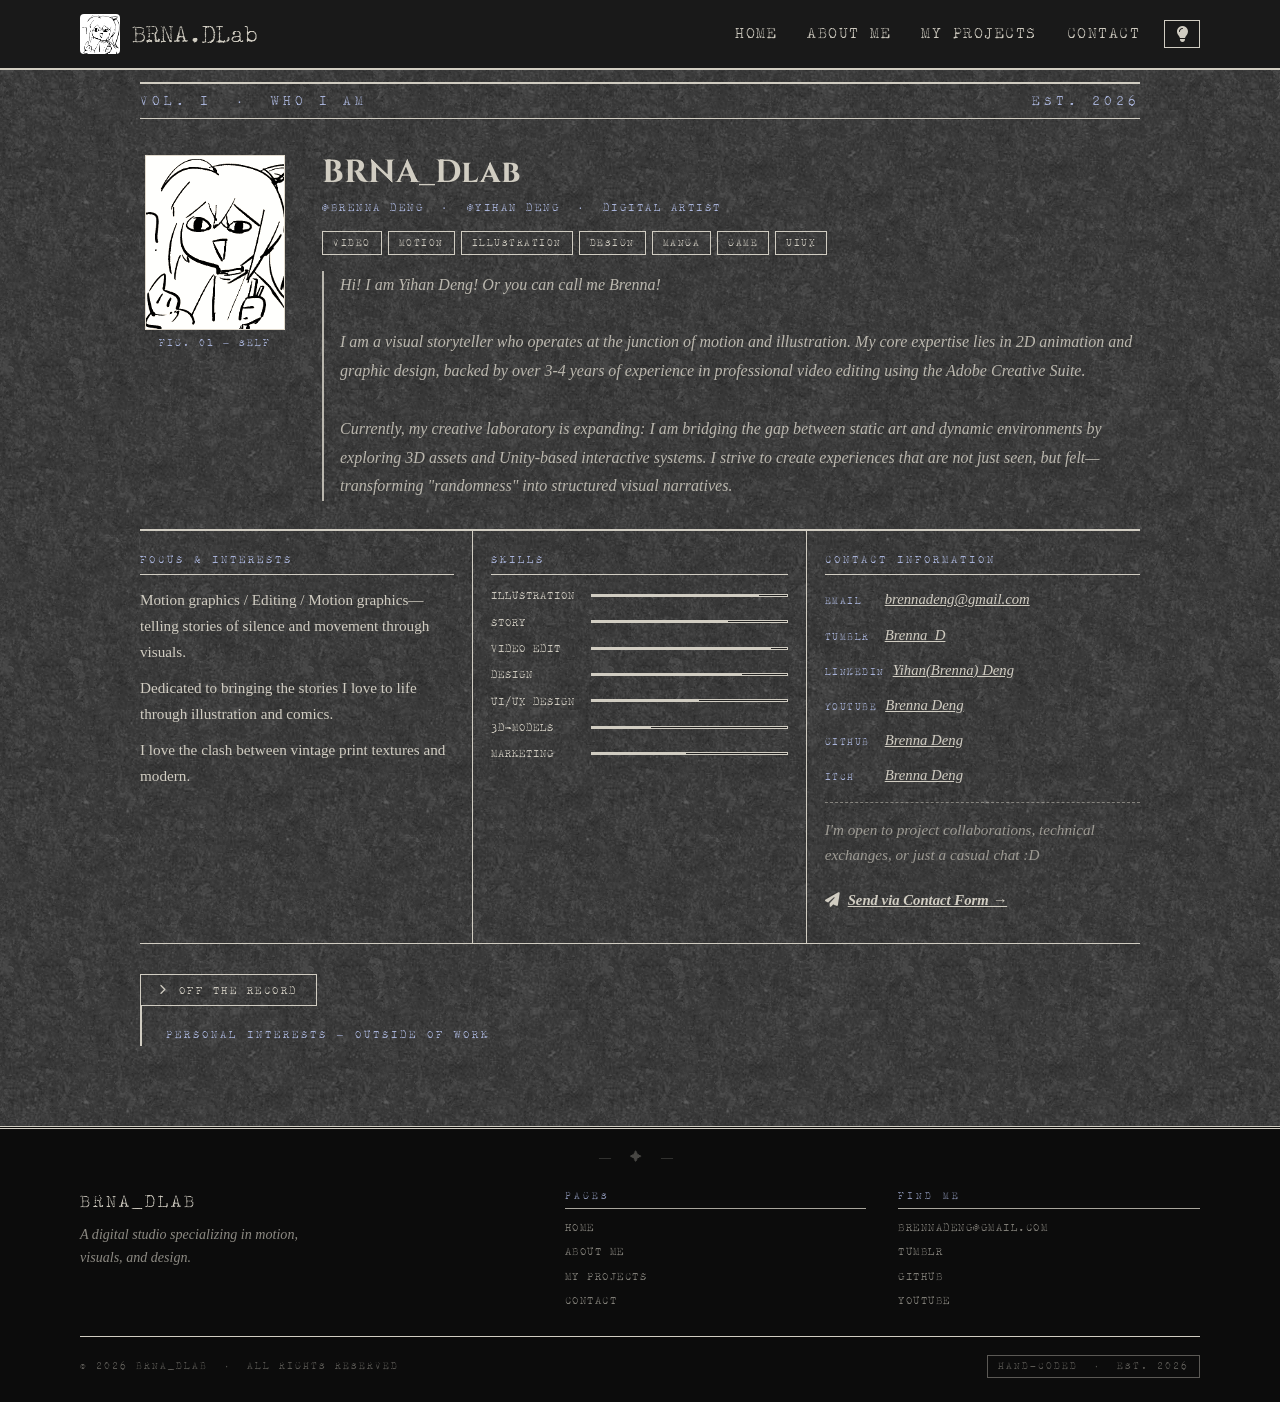
==== about.html @ 2d379ed9 "main" ====
<!DOCTYPE html>
<html lang="zh-CN">
<head>
    <meta charset="UTF-8">
    <meta name="viewport" content="width=device-width, initial-scale=1.0">
    <title>About Me | BRNA_Dlab</title>
    <link rel="stylesheet" href="style.css">
    <link rel="stylesheet" href="https://cdnjs.cloudflare.com/ajax/libs/font-awesome/6.5.0/css/all.min.css">
    <script>
        (function() {
            const savedTheme = localStorage.getItem('theme') || 'light';
            document.documentElement.setAttribute('data-theme', savedTheme);
        })();
    </script>
</head>
<body>
    <nav class="navbar" id="navbar-placeholder"></nav>
    <button id="backToTop" title="Go to top">TOP ⇡</button>

    <main class="container">
        <section class="about-section">

            <!-- 报纸栏头 -->
            <div class="section-masthead">
            <span>Vol. I &nbsp;·&nbsp; Who I Am</span>
            <span>Est. 2026</span>
        </div>

            <!-- 顶部：头像 + 基本信息 -->
            <div class="about-header">
                <div class="about-avatar-wrap">
                    <img src="assets/images/avatar/avatar.png" alt="avatar" class="about-avatar">
                    <div class="about-avatar-caption">Fig. 01 — Self</div>
                </div>

                <div class="about-profile">
                    <h1 class="about-name">BRNA_Dlab</h1>
                    <p class="about-handle">@Brenna Deng &nbsp;·&nbsp; @Yihan Deng &nbsp;·&nbsp; Digital Artist</p>
                    <div class="about-tags">
                        <span class="about-tag">Video</span>
                        <span class="about-tag">Motion</span>
                        <span class="about-tag">Illustration</span>
                        <span class="about-tag">Design</span>
                        <span class="about-tag">Manga</span>
                        <span class="about-tag">Game</span>
                        <span class="about-tag">UIUX</span>
                    </div>
                    <blockquote class="about-bio">
                        Hi! I am Yihan Deng! Or you can call me Brenna!<br><br>
                        I am a visual storyteller who operates at the junction of motion and illustration. My core expertise lies in 2D animation and graphic design, backed by over 3-4 years of experience in professional video editing using the Adobe Creative Suite.<br><br>
                        Currently, my creative laboratory is expanding: I am bridging the gap between static art and dynamic environments by exploring 3D assets and Unity-based interactive systems. I strive to create experiences that are not just seen, but felt—transforming "randomness" into structured visual narratives.
                        
                    </blockquote>
                </div>
            </div>

            <!-- 分隔线 -->
            <div class="about-rule"></div>

            <!-- 三栏主体 -->
            <div class="about-body">

                <div class="about-col">
                    <div class="about-col-head">Focus & Interests</div>
                    <p>Motion graphics / Editing / Motion graphics—telling stories of silence and movement through visuals. </p>
                    <p>Dedicated to bringing the stories I love to life through illustration and comics. </p>
                    <p>I love the clash between vintage print textures and modern. </p>
                </div>

                <div class="about-col">
                    <div class="about-col-head">Skills</div>
                    <div class="skill-item">
                        <span class="skill-name">Illustration</span>
                        <div class="skill-bar"><div class="skill-fill" style="width:86%"></div></div>
                    </div>
                    <div class="skill-item">
                        <span class="skill-name">story</span>
                        <div class="skill-bar"><div class="skill-fill" style="width:70%"></div></div>
                    </div>
                    <div class="skill-item">
                        <span class="skill-name">Video Edit</span>
                        <div class="skill-bar"><div class="skill-fill" style="width:92%"></div></div>
                    </div>
                    <div class="skill-item">
                        <span class="skill-name">design</span>
                        <div class="skill-bar"><div class="skill-fill" style="width:77%"></div></div>
                    </div>
                    <div class="skill-item">
                        <span class="skill-name">UI/UX design</span>
                        <div class="skill-bar"><div class="skill-fill" style="width:55%"></div></div>
                    </div>
                    <div class="skill-item">
                        <span class="skill-name">3d-models</span>
                        <div class="skill-bar"><div class="skill-fill" style="width:30%"></div></div>
                    </div>
                    <div class="skill-item">
                        <span class="skill-name">marketing</span>
                        <div class="skill-bar"><div class="skill-fill" style="width:48%"></div></div>
                    </div>
                </div>

                <div class="about-col">
                    <div class="about-col-head">Contact information</div>
                    <div class="contact-row">
                        <span class="contact-label">Email</span>
                        <a class="contact-val">brennadeng@gmail.com</a>
                    </div>
                    <div class="contact-row">
                        <span class="contact-label">Tumblr</span>
                        <a class="contact-val" href="https://brennadddd.tumblr.com/" target="_blank">Brenna_D</a>
                    </div>
                    <div class="contact-row">
                        <span class="contact-label">Linkedin</span>
                        <a class="contact-val" href="https://www.linkedin.com/in/yihan-deng-6b4a0a338/" target="_blank">Yihan(Brenna) Deng</a>
                    </div>
                    <div class="contact-row">
                        <span class="contact-label">YouTube</span>
                        <a class="contact-val" href="https://www.youtube.com/@BrennaDeng_Y" target="_blank">Brenna Deng</a>
                    </div>
                    <div class="contact-row">
                        <span class="contact-label">GitHub</span>
                        <a class="contact-val" href="https://github.com/BrennaDeng" target="_blank">Brenna Deng</a>
                    </div>
                    <div class="contact-row">
                        <span class="contact-label">itch</span>
                        <a class="contact-val" href="https://brenna-deng.itch.io/" target="_blank">Brenna Deng</a>
                    </div>
                    <div class="about-rule-dashed"></div>
                    <p class="contact-note">I'm open to project collaborations, technical exchanges, or just a casual chat :D</p>
                    <div class="contact-row" style="margin-top: 20px;">
                        <a href="contact.html" class="contact-val" style="text-decoration: underline; font-weight: bold;">
                            <i class="fa-solid fa-paper-plane" style="margin-right: 8px;"></i>Send via Contact Form →
                        </a>
                    </div>
                </div>

            </div><!-- /about-body -->

            <!-- 隐藏的个人兴趣区域 -->
            <button class="off-record-toggle" id="offRecordToggle" aria-expanded="false">
                <i class="fa-solid fa-chevron-right off-record-arrow" id="offRecordArrow"></i>
                Off the Record
            </button>

            <div class="off-record-content" id="offRecordContent">
                <div class="off-record-inner">
                    <div class="about-col-head">Personal Interests — Outside of Work</div>
                    <p class="off-record-text">
                        In addition to some projects, I also spend a lot of time on anime-related and fanart content. If you're interested, feel free to check out the accounts below.
                    </p>
                    <div class="off-record-links">
                        <a class="off-record-link" href="https://funekarasu.tumblr.com/" target="_blank">
                            Tumblr <i class="fa-solid fa-arrow-up-right-from-square"></i>
                        </a>
                    </div>
                </div>
            </div>


        </section>
    </main>

    <div id="footer-placeholder"></div>

    <script src="script.js"></script>
</body>
</html>
---- style.css ----
/* ============================================================
   1. 激活本地字体
   ============================================================ */
@font-face {
    font-family: 'Cinzel Decorative';
    src: url('font/Cinzel_Decorative/CinzelDecorative-Regular.ttf');
}
@font-face {
    font-family: 'Cinzel VariableFont';
    src: url('font/Cinzel/Cinzel-VariableFont_wght.ttf');
}
@font-face {
    font-family: 'Dancing Script';
    src: url('font/Dancing_Script/DancingScript-VariableFont_wght.ttf');
}
@font-face {
    font-family: 'Megrim';
    src: url('font/Megrim/Megrim-Regular.ttf');
}
@font-face {
    font-family: 'Cormorant Garamond';
    src: url('font/Cormorant_Garamond/CormorantGaramond-Regular.ttf');
}
@font-face {
    font-family: 'Encode Sans';
    src: url('font/Encode_Sans_Semi_Expanded/EncodeSansSemiExpanded-Regular.ttf');
}
@font-face {
    font-family: 'Old Typewriter';
    src: url('font/fzmOldTypewriter/fzmOldTypewriter.woff');
}

/* ============================================================
   2. 全局变量
   ============================================================ */
:root {
    --nav-height: 70px;

    --bg-color: #f4f1ea;
    --text-color: #2c2c2c;
    --nav-bg: rgba(244, 241, 234, 0.95);
    --accent: #591512;
    --card-bg: #ece9e0;
    --border-color: #2c2c2c;

    --font-title: 'Cinzel Decorative', serif;
    --font-normalN: 'Cinzel VariableFont', serif;
    --font-body: 'Cormorant Garamond', serif;
    --font-accent: 'Dancing Script', cursive;
    --font-title2: 'Megrim', serif;
    --font-nav: 'Old Typewriter', monospace;
}

[data-theme="dark"] {
    --bg-color: #0c0c0c;
    --text-color: #d1cdc2;
    --nav-bg: rgba(26, 26, 26, 0.95);
    --accent: #aab5dc;
    --card-bg: #242424;
    --border-color: #d1cdc2;
}

/* ============================================================
   3. 全局布局与报纸纹理
   ============================================================ */
* {
    margin: 0;
    padding: 0;
    box-sizing: border-box;
}

body {
    padding-top: var(--nav-height);
    background-color: var(--bg-color);
    color: var(--text-color);
    font-family: var(--font-body);
    font-size: 1.15rem;
    line-height: 1.7;
    transition: background-color 0.3s, color 0.3s;
    background-image: url('../assets/images/background/white-plaster.png');
    overflow-x: hidden;

    display: flex;
    flex-direction: column;
    min-height: 100vh;
}

.normalPage-title {
    font-family: var(--font-nav);
    font-size: 2.4rem;
    color: var(--text-color);
}

main, .container, .section {
    padding-left: 30px;
    padding-right: 30px;
}

.hero {
    padding-left: 0;
    padding-right: 0;
}

/* 页面进入动画 */
@keyframes fadeInPage {
    from { opacity: 0; transform: translateY(10px); }
    to   { opacity: 1; transform: translateY(0); }
}

main {
    animation: fadeInPage 0.6s ease-out forwards;
    flex: 1; 
}

a {
    transition: all 0.3s cubic-bezier(0.4, 0, 0.2, 1);
}

/* ============================================================
   4. 导航栏
   ============================================================ */
.navbar {
    position: fixed;
    top: 0;
    width: 100%;
    height: var(--nav-height);
    background: var(--nav-bg);
    backdrop-filter: none;
    -webkit-backdrop-filter: none;
    z-index: 1001;
    border-bottom: 2px solid var(--border-color);
}

.nav-container {
    max-width: 1200px;
    height: 100%;
    margin: 0 auto;
    padding: 0 40px;
    display: flex;
    justify-content: space-between;
    align-items: center;
}

.logo {
    display: flex;
    align-items: center;
    gap: 12px;
    text-decoration: none;
    color: var(--text-color);
    font-family: var(--font-nav);
    font-size: 1.4rem;
    flex-shrink: 0;
}

#logo-img {
    width: 40px;
    height: 40px;
    border-radius: 4px;
    object-fit: cover;
    filter: grayscale(100%) contrast(1.2);
}

.nav-menu {
    display: flex;
    align-items: center;
    gap: 0;
}

.nav-menu a {
    font-family: var(--font-nav);
    text-decoration: none;
    color: var(--text-color);
    margin-left: 30px;
    font-size: 0.88rem;
    letter-spacing: 1.5px;
    transition: color 0.2s;
    white-space: nowrap;
}

.nav-menu a:hover {
    color: var(--accent);
    text-decoration: underline;
}

.theme-btn {
    margin-left: 24px;
    background: none;
    border: 1px solid var(--border-color);
    color: var(--text-color);
    cursor: pointer;
    font-size: 1rem;
    padding: 5px 11px;
    line-height: 1;
    display: flex;
    align-items: center;
    justify-content: center;
    transition: color 0.2s, border-color 0.2s;
    flex-shrink: 0;
}

.theme-btn:hover {
    color: var(--accent);
    border-color: var(--accent);
}


/* ============================================================
   5. 按钮
   ============================================================ */
.cta-button {
    display: inline-block;
    padding: 12px 35px;
    background: transparent;
    border: 2px solid var(--border-color);
    color: var(--text-color);
    font-family: var(--font-nav);
    text-decoration: none;
    margin-top: 20px;
    transition: all 0.2s ease;
    cursor: pointer;
}

.cta-button:hover {
    border-color: #acaca9;
    background: rgba(89, 21, 18);
    color: #ffffff !important;
}

.cta-button:active {
    background-color: #591512 !important;
    border-color: #acaca9 !important;
    color: #ffffff !important;
    transform: scale(0.92);
    transition: all 0.05s;
}

[data-theme="dark"] .cta-button:hover {
    border-color: #656366;
    background: #aab5dc !important;
    color: #2c2c2c !important;
}

[data-theme="dark"] .cta-button:active {
    background-color: #aab5dc !important;
    border-color: #656366;
    color: #2c2c2c !important;
    box-shadow: 0 0 15px #24367566;
}

.cta-button:active, .btn:active {
    transform: scale(0.95);
}

/* ============================================================
   6. 首页 Hero — 视频背景
   ============================================================ */
.hero {
    position: relative;
    min-height: 80vh;
    display: flex;
    flex-direction: column;
    align-items: center;
    justify-content: center;
    text-align: center;
    padding: 60px 0;
    overflow: hidden;
    margin-left: -30px;
    margin-right: -30px;
}

.hero h1 {
    font-family: var(--font-normalN);
    font-size: clamp(2rem, 8vw, 4.5rem);
    line-height: 1.1;
    margin-bottom: 30px;
    border-top: 1px solid var(--border-color);
    border-bottom: 1px solid var(--border-color);
    padding: 20px 0;
}

.hero-desc {
    font-family: var(--font-body);
    font-size: 1.3rem;
    max-width: 800px;
    margin: 0 auto;
    opacity: 0.9;
}

.hero-video-bg {
    position: absolute;
    inset: 0;
    z-index: 0;
}

.hero-video-bg video {
    width: 100%;
    height: 100%;
    object-fit: cover;
    display: block;
    border: none;
    background: none;
}

.hero-video-overlay {
    position: absolute;
    inset: 0;
    background: rgba(0, 0, 0, 0.52);
}

.hero-content {
    position: relative;
    z-index: 1;
    color: #f4f1ea;
}

.hero-content h1 {
    color: #f4f1ea;
    border-color: rgba(244, 241, 234, 0.4);
}

.hero-content .hero-desc {
    color: #f4f1ea;
    opacity: 0.85;
}

.hero-content .cta-button {
    border-color: rgba(244, 241, 234, 0.75);
    color: #f4f1ea;
}

.hero-content .cta-button:hover {
    background: #f4f1ea;
    color: #2c2c2c !important;
    border-color: #f4f1ea;
}

.brand-emphasis {
    font-family: var(--font-title);
    font-weight: bold;
    color: var(--accent);
}

.hero-visual {
    width: 100%;
    max-width: 900px;
    margin: 40px 0;
    border: 1px solid var(--border-color);
    box-shadow: 15px 15px 0px var(--card-bg);
    background: #000;
}

/* ============================================================
   7. video 通用
   ============================================================ */
video {
    width: 100%;
    border: 1px solid var(--border-color);
    background: #000;
}

/* ============================================================
   8. 首页分割线 & 精选网格 & About 条
   ============================================================ */
.home-masthead {
    margin-bottom: 0;
    border-top: none;
}

.home-section-rule {
    display: flex;
    align-items: center;
    padding: 0 30px;
    margin: 40px 0 28px;
}

.home-section-rule .rule-line {
    flex: 1;
    height: 1px;
    background: var(--border-color);
}

.home-section-rule .rule-label {
    font-family: var(--font-nav);
    font-size: 0.6rem;
    letter-spacing: 3px;
    text-transform: uppercase;
    color: var(--accent);
    padding: 0 18px;
    white-space: nowrap;
}

.home-snap-section {
    padding: 0 30px;
}

.home-snap-grid {
    display: grid;
    grid-template-columns: repeat(4, 1fr);
    border-top: 1px solid var(--border-color);
    border-left: 1px solid var(--border-color);
}

.snap-card {
    display: block;
    text-decoration: none;
    color: var(--text-color);
    border-right: 1px solid var(--border-color);
    border-bottom: 1px solid var(--border-color);
    position: relative;
    overflow: hidden;
    transition: box-shadow 0.3s;
}

.snap-card:hover {
    box-shadow: inset 0 0 0 2px var(--border-color);
}

.snap-thumb {
    width: 100%;
    aspect-ratio: 4/3;
    overflow: hidden;
    background: var(--card-bg);
    display: flex;
    align-items: center;
    justify-content: center;
}

.snap-thumb img {
    width: 100%;
    height: 100%;
    object-fit: cover;
    filter: grayscale(50%) sepia(15%);
    transition: filter 0.35s, transform 0.35s;
    display: block;
}

.snap-card:hover .snap-thumb img {
    filter: grayscale(0%) sepia(0%);
    transform: scale(1.05);
}

.snap-thumb.no-img {
    font-family: var(--font-nav);
    font-size: 0.52rem;
    letter-spacing: 2px;
    text-transform: uppercase;
    opacity: 0.3;
    background: repeating-linear-gradient(
        45deg,
        transparent, transparent 5px,
        rgba(128,128,128,0.1) 5px, rgba(128,128,128,0.1) 10px
    );
}

.snap-info {
    padding: 10px 12px 16px;
}

.snap-cat {
    font-family: var(--font-nav);
    font-size: 0.52rem;
    letter-spacing: 2px;
    text-transform: uppercase;
    color: var(--accent);
    margin-bottom: 4px;
}

.snap-name {
    font-family: var(--font-body);
    font-size: 0.92rem;
    font-style: italic;
    line-height: 1.3;
}

.snap-arrow {
    position: absolute;
    bottom: 12px;
    right: 12px;
    font-size: 0.75rem;
    color: var(--text-color);
    opacity: 0;
    transition: opacity 0.2s, transform 0.2s;
}

.snap-card:hover .snap-arrow {
    opacity: 1;
    transform: translateX(4px);
}

.home-view-more {
    display: flex;
    justify-content: center;
    padding: 28px 0 8px;
}

.home-about-strip {
    display: grid;
    grid-template-columns: 1fr 1px 1fr;
    margin: 0 30px 20px;
    border: 1px solid var(--border-color);
}

.home-about-divider {
    background: var(--border-color);
}

.home-about-col {
    padding: 24px 28px;
}

.home-about-col p {
    font-family: var(--font-body);
    font-size: 0.95rem;
    line-height: 1.75;
    font-style: italic;
    opacity: 0.8;
    margin-bottom: 16px;
}

.home-text-link {
    font-family: var(--font-nav);
    font-size: 0.58rem;
    letter-spacing: 2px;
    text-transform: uppercase;
    color: var(--text-color);
    text-decoration: underline;
    transition: color 0.2s;
}

.home-text-link:hover {
    color: var(--accent);
}

.home-latest-list {
    display: flex;
    flex-direction: column;
}

.home-latest-item {
    display: flex;
    flex-direction: column;
    gap: 3px;
    padding: 11px 0;
    border-bottom: 1px dashed var(--border-color);
}

.home-latest-item:last-child {
    border-bottom: none;
    padding-bottom: 0;
}

.home-latest-date {
    font-family: var(--font-nav);
    font-size: 0.52rem;
    letter-spacing: 2px;
    text-transform: uppercase;
    color: var(--accent);
}

.home-latest-title {
    font-family: var(--font-body);
    font-size: 0.9rem;
    font-style: italic;
}

/* ============================================================
   9. 报纸栏头 & 翻页导航
   ============================================================ */
.section-masthead {
    font-family: var(--font-nav);
    font-size: 0.72rem;
    letter-spacing: 4px;
    text-transform: uppercase;
    color: var(--accent);
    border-top: 2px solid var(--border-color);
    border-bottom: 1px solid var(--border-color);
    padding: 7px 0;
    margin-top: 12px;
    margin-bottom: 36px;
    display: flex;
    justify-content: space-between;
    align-items: center;
}

.page-nav {
    display: flex;
    justify-content: space-between;
    align-items: center;
    margin-top: 5px;
    padding-top: 2px;
    gap: 4px;
}

.page-nav a {
    display: flex;
    align-items: center;
    gap: 10px;
    font-family: var(--font-nav);
    font-size: 0.68rem;
    letter-spacing: 2px;
    text-transform: uppercase;
    text-decoration: none;
    color: var(--text-color);
    border: 1px solid var(--border-color);
    padding: 8px 18px;
    transition: background 0.2s, color 0.2s;
    max-width: 45%;
}

.page-nav a:hover {
    background: var(--text-color);
    color: var(--bg-color);
}

.nav-prev::before { content: '←'; transition: transform 0.2s; }
.nav-next::after  { content: '→'; transition: transform 0.2s; }

.page-nav a:hover.nav-prev::before { transform: translateX(-4px); }
.page-nav a:hover.nav-next::after  { transform: translateX(4px); }

.nav-label {
    white-space: nowrap;
    overflow: hidden;
    text-overflow: ellipsis;
}

.page-nav-center {
    font-family: var(--font-nav);
    font-size: 0.6rem;
    letter-spacing: 3px;
    color: var(--text-color);
    opacity: 0.4;
    white-space: nowrap;
}

/* ============================================================
   10. Projects 主页卡片
   ============================================================ */
.projects-section {
    max-width: 1100px;
    margin: 0 auto;
}

.project-grid {
    display: grid;
    grid-template-columns: repeat(auto-fill, minmax(280px, 1fr));
    gap: 32px;
}

.project-card {
    position: relative;
    display: block;
    text-decoration: none;
    color: var(--text-color);
    background: var(--card-bg);
    border: 1px solid var(--border-color);
    padding: 25px;
    overflow: hidden;
    cursor: pointer;
    transition: transform 0.3s ease, box-shadow 0.3s ease;
    text-align: justify;
}

.project-card::before {
    content: '';
    position: absolute;
    inset: 5px;
    border: 1px solid rgba(128,128,128,0.25);
    z-index: 1;
    pointer-events: none;
    transition: inset 0.3s ease;
}

.project-card:hover {
    transform: translateY(-7px) rotate(-0.3deg);
    box-shadow: 8px 8px 0 var(--accent);
}

.project-card:hover::before {
    inset: 8px;
}

.card-thumb {
    width: 100%;
    height: 190px;
    position: relative;
    overflow: hidden;
    background: #111;
}

.card-thumb img {
    width: 100%;
    height: 100%;
    object-fit: cover;
    filter: grayscale(55%) contrast(1.1) sepia(15%);
    transition: filter 0.4s ease, transform 0.4s ease;
    display: block;
}

.project-card:hover .card-thumb img {
    filter: grayscale(10%) contrast(1.1) sepia(8%);
    transform: scale(1.05);
}

.card-thumb::after {
    content: '';
    position: absolute;
    bottom: 0; left: 0; right: 0;
    height: 65%;
    background: linear-gradient(to top, var(--card-bg) 0%, transparent 100%);
    pointer-events: none;
}

.card-stamp {
    position: absolute;
    top: 12px; right: 12px;
    font-family: var(--font-nav);
    font-size: 0.58rem;
    letter-spacing: 2px;
    text-transform: uppercase;
    background: var(--bg-color);
    border: 1px solid var(--border-color);
    padding: 3px 9px;
    color: var(--text-color);
    z-index: 2;
}

.card-thumb.no-img {
    display: flex;
    align-items: center;
    justify-content: center;
    height: 110px;
    background: repeating-linear-gradient(
        45deg,
        transparent, transparent 5px,
        rgba(128,128,128,0.12) 5px, rgba(128,128,128,0.12) 10px
    );
}

.card-thumb.no-img span {
    font-family: var(--font-nav);
    font-size: 0.6rem;
    letter-spacing: 3px;
    color: var(--text-color);
    opacity: 0.4;
    text-transform: uppercase;
}

.card-body {
    padding: 14px 22px 22px;
    position: relative;
    z-index: 2;
}

.card-issue {
    font-family: var(--font-nav);
    font-size: 0.6rem;
    letter-spacing: 2px;
    color: var(--accent);
    margin-bottom: 6px;
    text-transform: uppercase;
}

.card-title {
    font-family: var(--font-title);
    font-size: 1rem;
    line-height: 1.3;
    margin-bottom: 10px;
    color: var(--text-color);
}

.card-desc {
    font-family: var(--font-body);
    font-size: 0.95rem;
    line-height: 1.6;
    color: var(--text-color);
    opacity: 0.8;
    font-style: italic;
    border-top: 1px dashed var(--border-color);
    padding-top: 10px;
}

.card-footer {
    display: flex;
    justify-content: space-between;
    align-items: center;
    margin-top: 14px;
    padding-top: 10px;
    border-top: 1px solid var(--border-color);
}

.card-tag {
    font-family: var(--font-nav);
    font-size: 0.58rem;
    letter-spacing: 1.5px;
    text-transform: uppercase;
    color: var(--accent);
}

.card-arrow {
    font-size: 0.85rem;
    color: var(--text-color);
    transition: transform 0.25s ease;
    text-decoration: none;
}

.project-card:hover .card-arrow {
    transform: translateX(6px);
}

/* ============================================================
   11. About Me
   ============================================================ */
.about-section {
    max-width: 1000px;
    margin: 0 auto;
}

.about-header {
    display: grid;
    grid-template-columns: 150px 1fr;
    gap: 32px;
    align-items: start;
    margin-bottom: 28px;
}

.about-avatar-wrap {
    display: flex;
    flex-direction: column;
    align-items: center;
}

.about-avatar {
    width: 140px;
    height: 175px;
    object-fit: cover;
    border: 1px solid var(--border-color);
    filter: grayscale(55%) contrast(1.1) sepia(15%);
    display: block;
}

.about-avatar-caption {
    font-family: var(--font-nav);
    font-size: 0.55rem;
    letter-spacing: 2px;
    text-transform: uppercase;
    color: var(--accent);
    margin-top: 6px;
    text-align: center;
}

.about-name {
    font-family: var(--font-normalN);
    font-size: clamp(1.3rem, 3vw, 2rem);
    line-height: 1.15;
    margin-bottom: 8px;
}

.about-handle {
    font-family: var(--font-nav);
    font-size: 0.65rem;
    letter-spacing: 2.5px;
    text-transform: uppercase;
    color: var(--accent);
    margin-bottom: 14px;
}

.about-tags {
    display: flex;
    flex-wrap: wrap;
    gap: 6px;
    margin-bottom: 16px;
}

.about-tag {
    font-family: var(--font-nav);
    font-size: 0.58rem;
    letter-spacing: 1.5px;
    text-transform: uppercase;
    border: 1px solid var(--border-color);
    padding: 3px 10px;
    color: var(--text-color);
}

.about-bio {
    font-family: var(--font-body);
    font-size: 1rem;
    line-height: 1.8;
    font-style: italic;
    border-left: 2px solid var(--border-color);
    padding-left: 16px;
    color: var(--text-color);
    opacity: 0.85;
}

.about-rule {
    border-top: 2px solid var(--border-color);
    margin: 8px 0 0;
}

.about-rule-dashed {
    border-top: 1px dashed var(--border-color);
    margin: 14px 0;
    opacity: 0.5;
}

.about-body {
    display: grid;
    grid-template-columns: 1fr 1fr 1fr;
    border-bottom: 1px solid var(--border-color);
    margin-bottom: 28px;
}

.about-col {
    padding: 20px 18px;
    border-right: 1px solid var(--border-color);
}

.about-col:first-child { padding-left: 0; }
.about-col:last-child  { border-right: none; padding-right: 0; }

.about-col p {
    font-size: 0.95rem;
    line-height: 1.7;
    margin-bottom: 10px;
}

.about-col-head {
    font-family: var(--font-nav);
    font-size: 0.6rem;
    letter-spacing: 3px;
    text-transform: uppercase;
    color: var(--accent);
    margin-bottom: 12px;
    padding-bottom: 7px;
    border-bottom: 1px solid var(--border-color);
}

.skill-item {
    display: flex;
    align-items: center;
    gap: 10px;
    margin-bottom: 10px;
}

.skill-name {
    font-family: var(--font-nav);
    font-size: 0.6rem;
    letter-spacing: 1px;
    text-transform: uppercase;
    min-width: 90px;
    color: var(--text-color);
}

.skill-bar {
    flex: 1;
    height: 3px;
    background: var(--card-bg);
    border: 1px solid var(--border-color);
    position: relative;
}

.skill-fill {
    position: absolute;
    left: 0; top: 0;
    height: 100%;
    background: var(--text-color);
}

.contact-row {
    display: flex;
    align-items: baseline;
    gap: 8px;
    margin-bottom: 10px;
}

.contact-label {
    font-family: var(--font-nav);
    font-size: 0.58rem;
    letter-spacing: 1.5px;
    text-transform: uppercase;
    color: var(--accent);
    min-width: 52px;
    flex-shrink: 0;
}

.contact-val {
    font-family: var(--font-body);
    font-size: 0.92rem;
    font-style: italic;
    color: var(--text-color);
    text-decoration: underline;
    word-break: break-all;
}

.contact-note {
    font-size: 0.82rem;
    font-style: italic;
    opacity: 0.65;
}

.off-record-toggle {
    display: inline-flex;
    align-items: center;
    gap: 10px;
    font-family: var(--font-nav);
    font-size: 0.65rem;
    letter-spacing: 2.5px;
    text-transform: uppercase;
    background: none;
    border: 1px solid var(--border-color);
    color: var(--text-color);
    padding: 8px 18px;
    cursor: pointer;
    transition: background 0.2s, color 0.2s;
}

.off-record-toggle:hover {
    background: var(--text-color);
    color: var(--bg-color);
}

.off-record-arrow {
    font-size: 0.65rem;
    transition: transform 0.3s ease;
}

.off-record-content {
    display: grid;
    grid-template-rows: 0fr;
    transition: grid-template-rows 0.4s ease;
    border-left: 2px solid var(--border-color);
    overflow: hidden;
}

.off-record-content.open {
    grid-template-rows: 1fr;
    margin-top: 16px;
}

.off-record-inner {
    overflow: hidden;
    padding: 20px 24px;
}

.off-record-text {
    font-family: var(--font-body);
    font-size: 0.98rem;
    line-height: 1.75;
    font-style: italic;
    margin-bottom: 16px;
    opacity: 0.85;
}

.off-record-links {
    display: flex;
    flex-wrap: wrap;
    gap: 8px;
}

.off-record-link {
    display: inline-flex;
    align-items: center;
    gap: 6px;
    font-family: var(--font-nav);
    font-size: 0.6rem;
    letter-spacing: 2px;
    text-transform: uppercase;
    text-decoration: none;
    color: var(--text-color);
    border: 1px solid var(--border-color);
    padding: 5px 14px;
    transition: background 0.2s, color 0.2s;
}

.off-record-link:hover {
    background: var(--text-color);
    color: var(--bg-color);
}

/* ============================================================
   12. 项目详情页 — 通用基础
   ============================================================ */
.gallery-section {
    max-width: 1000px;
    margin: 0 auto;
}

.gallery-section .section-masthead {
    margin-bottom: 36px;
}

.work-index {
    font-family: var(--font-nav);
    font-size: 0.58rem;
    letter-spacing: 3px;
    text-transform: uppercase;
    color: var(--accent);
    margin-bottom: 6px;
}

.work-title {
    font-family: var(--font-title);
    font-size: 1.1rem;
    margin-bottom: 8px;
    line-height: 1.3;
}

.work-desc {
    font-family: var(--font-body);
    font-size: 1rem;
    line-height: 1.75;
    opacity: 0.82;
}

.work-tags {
    display: flex;
    flex-wrap: wrap;
    gap: 5px;
    margin-top: 10px;
}

.work-tag {
    font-family: var(--font-nav);
    font-size: 0.55rem;
    letter-spacing: 1.5px;
    text-transform: uppercase;
    border: 1px solid var(--border-color);
    padding: 2px 8px;
    opacity: 0.7;
}

.work-divider {
    border: none;
    border-top: 1px dashed var(--border-color);
    margin: 36px 0;
    opacity: 0.5;
}

.fold-toggle {
    display: inline-flex;
    align-items: center;
    gap: 10px;
    font-family: var(--font-nav);
    font-size: 0.63rem;
    letter-spacing: 2.5px;
    text-transform: uppercase;
    background: none;
    border: 1px solid var(--border-color);
    color: var(--text-color);
    padding: 8px 18px;
    cursor: pointer;
    transition: background 0.2s, color 0.2s;
    margin-bottom: 16px;
}

.fold-toggle:hover {
    background: var(--text-color);
    color: var(--bg-color);
}

.fold-arrow {
    font-size: 0.6rem;
    transition: transform 0.3s ease;
}

.fold-content {
    display: grid;
    grid-template-rows: 0fr;
    transition: grid-template-rows 0.4s ease;
    overflow: hidden;
}

.fold-content.open {
    grid-template-rows: 1fr;
}

.fold-inner {
    overflow: hidden;
}

/* ── Video 画廊 ── */
.video-gallery {
    display: flex;
    flex-direction: column;
    gap: 52px;
}

.video-entry {
    display: grid;
    grid-template-columns: 1fr 1fr;
    gap: 28px;
    align-items: start;
    padding-bottom: 52px;
    border-bottom: 1px solid var(--border-color);
}

.video-entry:last-child {
    border-bottom: none;
    padding-bottom: 0;
}

.video-entry:nth-child(even) { direction: rtl; }
.video-entry:nth-child(even) > * { direction: ltr; }

.video-wrap {
    position: relative;
    width: 100%;
    aspect-ratio: 16/9;
    background: #000;
    border: 1px solid var(--border-color);
    overflow: hidden;
}

.video-wrap video,
.video-wrap iframe {
    width: 100%;
    height: 100%;
    display: block;
    border: none;
}

.video-info {
    padding-top: 4px;
}

/* ── Design 画廊 ── */
.design-gallery {
    display: grid;
    grid-template-columns: repeat(auto-fill, minmax(280px, 1fr));
    gap: 28px;
}

.design-entry {
    display: flex;
    flex-direction: column;
    border: 1px solid var(--border-color);
    overflow: hidden;
    transition: transform 0.3s, box-shadow 0.3s;
}

.design-entry:hover {
    transform: translateY(-5px);
    box-shadow: 6px 6px 0 var(--border-color);
}

.design-img {
    width: 100%;       
    height: auto;        
    aspect-ratio: auto;  
    object-fit: scale-down; 

    display: block;
    transition: filter 0.3s;
}

.design-entry:hover .design-img {
    filter: grayscale(0%) sepia(0%);
}

.design-info {
    padding: 14px 16px 18px;
    border-top: 1px solid var(--border-color);
    background: var(--card-bg);
}

/* ── Game 页面 ── */
.game-hero {
    width: 100%;
    aspect-ratio: 16/9;
    background: #000;
    border: 1px solid var(--border-color);
    overflow: hidden;
    margin-bottom: 28px;
}

.game-hero video,
.game-hero iframe {
    width: 100%;
    height: 100%;
    display: block;
    border: none;
}

.game-meta {
    display: grid;
    grid-template-columns: 1fr 1fr;
    gap: 0;
    border: 1px solid var(--border-color);
    margin-bottom: 28px;
}

.game-meta-item {
    padding: 14px 18px;
    border-right: 1px solid var(--border-color);
    border-bottom: 1px solid var(--border-color);
}

.game-meta-item:nth-child(even)      { border-right: none; }
.game-meta-item:nth-last-child(-n+2) { border-bottom: none; }

.game-meta-label {
    font-family: var(--font-nav);
    font-size: 0.55rem;
    letter-spacing: 2px;
    text-transform: uppercase;
    color: var(--accent);
    margin-bottom: 4px;
}

.game-meta-val {
    font-family: var(--font-body);
    font-size: 0.95rem;
}

.game-links {
    display: flex;
    flex-wrap: wrap;
    gap: 10px;
    margin-top: 20px;
}

.game-link {
    display: inline-flex;
    align-items: center;
    gap: 8px;
    font-family: var(--font-nav);
    font-size: 0.63rem;
    letter-spacing: 2px;
    text-transform: uppercase;
    text-decoration: none;
    color: var(--text-color);
    border: 1px solid var(--border-color);
    padding: 9px 20px;
    transition: background 0.2s, color 0.2s;
}

.game-link:hover { background: var(--text-color); color: var(--bg-color); }

.game-link.primary { background: var(--text-color); color: var(--bg-color); }
.game-link.primary:hover { opacity: 0.8; }

.game-assets {
    margin: 30px 0;
    padding-top: 40px;
}

.section-subtitle {
    font-family: var(--font-nav);
    font-size: 1.4rem;
    margin-bottom: 30px;
    text-transform: uppercase;
    letter-spacing: 1.2px;
}

.assets-grid {
    display: grid;
    grid-template-columns: repeat(auto-fit, minmax(280px, 1fr));
    gap: 30px;
}

.asset-item {
    background: var(--card-bg);
    border: 1px solid var(--border-color);
    padding: 10px;
    transition: transform 0.3s ease;
}

.asset-item:hover {
    transform: translateY(-5px);
    box-shadow: 10px 10px 0px var(--border-color);
}

.asset-item img {
    width: 100%;
    height: auto;
    display: block;
    filter: grayscale(20%);
    transition: filter 0.3s ease;
}

.asset-item:hover img { filter: grayscale(0%); }

.asset-caption {
    display: block;
    margin-top: 12px;
    font-size: 0.85rem;
    font-family: var(--font-body);
    text-transform: uppercase;
    opacity: 0.7;
    border-left: 2px solid var(--accent);
    padding-left: 8px;
}

/* ── Manga 画廊 ── */
.manga-chapter {
    margin-bottom: 32px;
}

.manga-chapter-head {
    display: flex;
    justify-content: space-between;
    align-items: center;
    border-top: 1px solid var(--border-color);
    border-bottom: 1px solid var(--border-color);
    padding: 8px 0;
    cursor: pointer;
    user-select: none;
}

.manga-chapter-title {
    font-family: var(--font-nav);
    font-size: 0.68rem;
    letter-spacing: 3px;
    text-transform: uppercase;
    color: var(--text-color);
}

.manga-chapter-arrow {
    font-size: 0.65rem;
    color: var(--accent);
    transition: transform 0.3s;
}

.manga-pages {
    display: grid;
    grid-template-rows: 0fr;
    transition: grid-template-rows 0.4s ease;
    overflow: hidden;
}

.manga-pages.open {
    grid-template-rows: 1fr;
}

.manga-pages-inner {
    overflow: hidden;
    display: flex;
    flex-direction: column;
    gap: 2px;
    padding-top: 2px;
}

.manga-page-img {
    width: 100%;
    max-width: 700px;
    margin: 0 auto;
    display: block;
    border: 1px solid var(--border-color);
    filter: grayscale(10%);
}

.bts-grid {
    display: grid;
    grid-template-columns: repeat(3, 1fr); /* 图片分三列 */
    gap: 20px;
}

.bts-text-col {
    grid-column: 1 / -1; /* 让文字横跨所有列，独占一行 */
    margin-bottom: 20px;
}

/* ── 3D 画廊 ── */
.model-gallery {
    display: flex;
    flex-direction: column;
    gap: 48px;
}

.model-entry {
    border: 1px solid var(--border-color);
    overflow: hidden;
}

.model-viewer-wrap {
    width: 100%;
    aspect-ratio: 16/9;
    background: #111;
    border-bottom: 1px solid var(--border-color);
    position: relative;
}

.model-viewer-wrap iframe {
    width: 100%;
    height: 100%;
    border: none;
    display: block;
}

.model-viewer-wrap img {
    width: 100%;
    height: 100%;
    object-fit: cover;
    display: block;
    filter: grayscale(20%) sepia(10%);
    transition: filter 0.3s;
}

.model-entry:hover .model-viewer-wrap img { filter: grayscale(0%); }

.model-info {
    padding: 16px 20px 20px;
    background: var(--card-bg);
    display: grid;
    grid-template-columns: 1fr auto;
    gap: 12px;
    align-items: start;
}

.model-link {
    font-family: var(--font-nav);
    font-size: 0.58rem;
    letter-spacing: 2px;
    text-transform: uppercase;
    text-decoration: none;
    color: var(--text-color);
    border: 1px solid var(--border-color);
    padding: 5px 12px;
    white-space: nowrap;
    transition: background 0.2s, color 0.2s;
    align-self: start;
    margin-top: 4px;
}

.model-link:hover { background: var(--text-color); color: var(--bg-color); }

/* ============================================================
   13. UI/UX 画廊
   ============================================================ */
.uiux-gallery {
    display: flex;
    flex-direction: column;
    gap: 56px;
}

.uiux-entry {
    display: grid;
    grid-template-columns: 1fr 1fr;
    gap: 32px;
    align-items: start;
    padding-bottom: 56px;
    border-bottom: 1px dashed var(--border-color);
}

.uiux-entry:last-child {
    border-bottom: none;
    padding-bottom: 0;
}

.uiux-entry:nth-child(even) { direction: rtl; }
.uiux-entry:nth-child(even) > * { direction: ltr; }

.uiux-entry--wide {
    grid-template-columns: 1fr;
    direction: ltr !important;
}

.uiux-img-wrap {
    position: relative;
    border: 1px solid var(--border-color);
    overflow: hidden;
    line-height: 0;
}

.uiux-img {
    width: 100%;
    display: block;
    object-fit: cover;
    filter: grayscale(20%) sepia(8%);
    transition: filter 0.35s ease, transform 0.35s ease;
}

.uiux-img-wrap:hover .uiux-img {
    filter: grayscale(0%) sepia(0%);
    transform: scale(1.02);
}

.uiux-img-link {
    position: absolute;
    top: 10px; right: 10px;
    font-family: var(--font-nav);
    font-size: 0.55rem;
    letter-spacing: 1.5px;
    text-transform: uppercase;
    text-decoration: none;
    background: var(--bg-color);
    border: 1px solid var(--border-color);
    color: var(--text-color);
    padding: 4px 10px;
    opacity: 0;
    transform: translateY(-4px);
    transition: opacity 0.25s, transform 0.25s;
}

.uiux-img-wrap:hover .uiux-img-link {
    opacity: 1;
    transform: translateY(0);
}

.uiux-multi-imgs {
    display: grid;
    grid-template-columns: repeat(auto-fit, minmax(160px, 1fr));
    gap: 6px;
    border: 1px solid var(--border-color);
    padding: 6px;
    background: var(--card-bg);
}

.uiux-multi-imgs .uiux-img {
    aspect-ratio: 9/16;
    object-fit: cover;
}

.uiux-info {
    padding-top: 4px;
}

.uiux-ext-link {
    display: inline-flex;
    align-items: center;
    gap: 8px;
    margin-top: 16px;
    font-family: var(--font-nav);
    font-size: 0.6rem;
    letter-spacing: 2px;
    text-transform: uppercase;
    text-decoration: none;
    color: var(--text-color);
    border: 1px solid var(--border-color);
    padding: 7px 16px;
    transition: background 0.2s, color 0.2s;
}

.uiux-ext-link:hover { background: var(--text-color); color: var(--bg-color); }

/* ============================================================
   14. 页脚
   ============================================================ */
.site-footer {
    margin-top: 80px;
    border-top: 3px double var(--border-color);
    background: var(--bg-color);
    background-image: url('https://www.transparenttextures.com/patterns/paper-fibers.png');
}

.footer-ornament {
    text-align: center;
    font-family: var(--font-body);
    font-size: 0.75rem;
    letter-spacing: 8px;
    opacity: 0.3;
    padding: 18px 0 0;
}

.footer-inner {
    max-width: 1200px;
    margin: 0 auto;
    padding: 20px 40px 24px;
}

.footer-top {
    display: grid;
    grid-template-columns: 1.5fr 1fr 1fr;
    gap: 32px;
    padding-bottom: 20px;
    margin-bottom: 18px;
    border-bottom: 1px solid var(--border-color);
}

.footer-logo {
    font-family: var(--font-nav);
    font-size: 1rem;
    letter-spacing: 3px;
    text-transform: uppercase;
    color: var(--text-color);
    margin-bottom: 8px;
}

.footer-tagline {
    font-family: var(--font-body);
    font-size: 0.88rem;
    font-style: italic;
    line-height: 1.65;
    opacity: 0.65;
    max-width: 220px;
}

.footer-col-head {
    font-family: var(--font-nav);
    font-size: 0.56rem;
    letter-spacing: 3px;
    text-transform: uppercase;
    color: var(--accent);
    margin-bottom: 10px;
    padding-bottom: 5px;
    border-bottom: 1px solid var(--border-color);
    opacity: 0.8;
}

.footer-col a {
    display: block;
    font-family: var(--font-nav);
    font-size: 0.6rem;
    letter-spacing: 1.5px;
    text-transform: uppercase;
    text-decoration: none;
    color: var(--text-color);
    margin-bottom: 8px;
    opacity: 0.6;
    transition: opacity 0.2s;
}

.footer-col a:hover { opacity: 1; text-decoration: underline; }

.footer-bottom {
    display: flex;
    justify-content: space-between;
    align-items: center;
    flex-wrap: wrap;
    gap: 8px;
}

.footer-copy {
    font-family: var(--font-nav);
    font-size: 0.55rem;
    letter-spacing: 2px;
    text-transform: uppercase;
    opacity: 0.4;
}

.footer-stamp {
    font-family: var(--font-nav);
    font-size: 0.55rem;
    letter-spacing: 2px;
    text-transform: uppercase;
    border: 1px solid var(--border-color);
    padding: 3px 10px;
    opacity: 0.4;
}

/* ============================================================
   15. Contact
   ============================================================ */
.contact-section {
    max-width: 1000px;
    margin: 0 auto;
}

.contact-grid {
    display: grid;
    grid-template-columns: 1fr 1.5fr;
    gap: 48px;
    align-items: start;
    margin-bottom: 48px;
}

.contact-big-title {
    font-family: var(--font-nav);
    font-size: clamp(2rem, 5vw, 3rem);
    line-height: 1.1;
    letter-spacing: 3px;
    margin-bottom: 20px;
}

.contact-desc {
    font-family: var(--font-body);
    font-size: 0.98rem;
    line-height: 1.8;
    font-style: italic;
    opacity: 0.75;
    border-left: 2px solid var(--border-color);
    padding-left: 14px;
    margin-bottom: 32px;
}

.contact-items {
    display: flex;
    flex-direction: column;
}

.contact-item {
    display: flex;
    gap: 14px;
    align-items: baseline;
    padding: 13px 0;
    border-bottom: 1px dashed var(--border-color);
}

.contact-item:first-child {
    border-top: 1px dashed var(--border-color);
}

.ci-label {
    font-family: var(--font-nav);
    font-size: 0.55rem;
    letter-spacing: 2px;
    text-transform: uppercase;
    color: var(--accent);
    min-width: 56px;
    flex-shrink: 0;
}

.ci-val {
    font-family: var(--font-body);
    font-size: 0.95rem;
    font-style: italic;
    color: var(--text-color);
    text-decoration: underline;
    transition: color 0.2s;
}

.ci-val:hover { color: var(--accent); }

.ci-val--muted {
    text-decoration: none;
    opacity: 0.5;
    font-size: 0.85rem;
}

.contact-right {
    border: 1px solid var(--border-color);
    padding: 28px 32px 32px;
    background: var(--card-bg);
    position: relative;
}

.contact-right::before {
    content: '';
    position: absolute;
    inset: 5px;
    border: 1px solid rgba(128,128,128,0.15);
    pointer-events: none;
}

.contact-form-head {
    font-family: var(--font-nav);
    font-size: 0.6rem;
    letter-spacing: 3px;
    text-transform: uppercase;
    color: var(--accent);
    padding-bottom: 8px;
    margin-bottom: 24px;
    border-bottom: 1px solid var(--border-color);
}

.cf-row-two {
    display: grid;
    grid-template-columns: 1fr 1fr;
    gap: 20px;
    margin-bottom: 20px;
}

.cf-group {
    margin-bottom: 20px;
}

.cf-row-two .cf-group {
    margin-bottom: 0;
}

.cf-label {
    display: block;
    font-family: var(--font-nav);
    font-size: 0.52rem;
    letter-spacing: 2px;
    text-transform: uppercase;
    opacity: 0.6;
    margin-bottom: 7px;
}

.cf-input,
.cf-textarea {
    width: 100%;
    background: transparent;
    border: none;
    border-bottom: 1px solid var(--border-color);
    padding: 6px 0;
    font-family: var(--font-body);
    font-size: 1rem;
    color: var(--text-color);
    outline: none;
    transition: border-color 0.2s;
    border-radius: 0;
    appearance: none;
    -webkit-appearance: none;
}

.cf-input::placeholder,
.cf-textarea::placeholder {
    opacity: 0.35;
    font-style: italic;
}

.cf-input:focus,
.cf-textarea:focus {
    border-bottom-color: var(--accent);
}

.cf-textarea {
    resize: vertical;
    min-height: 100px;
    line-height: 1.65;
}

.cf-submit {
    display: inline-flex;
    align-items: center;
    gap: 10px;
    font-family: var(--font-nav);
    font-size: 0.6rem;
    letter-spacing: 3px;
    text-transform: uppercase;
    background: none;
    border: 1px solid var(--border-color);
    color: var(--text-color);
    padding: 10px 28px;
    cursor: pointer;
    transition: background 0.2s, color 0.2s;
    margin-top: 6px;
}

.cf-submit:hover { background: var(--text-color); color: var(--bg-color); }
.cf-submit:active { transform: scale(0.96); }

.cf-note {
    font-family: var(--font-nav);
    font-size: 0.5rem;
    letter-spacing: 1.5px;
    text-transform: uppercase;
    opacity: 0.3;
    margin-top: 14px;
    line-height: 1.6;
}

.cf-success {
    display: none;
    font-family: var(--font-nav);
    font-size: 0.62rem;
    letter-spacing: 2px;
    text-transform: uppercase;
    color: var(--accent);
    border: 1px solid var(--border-color);
    padding: 14px 20px;
    margin-top: 16px;
    text-align: center;
}

.cf-success.show { display: block; }

/* ============================================================
   16. 回到顶部按钮
   ============================================================ */
#backToTop {
    display: none;
    position: fixed;
    bottom: 40px;
    right: 40px;
    z-index: 99;
    border: 1px solid var(--border-color);
    outline: none;
    background-color: var(--card-bg);
    color: var(--text-color);
    cursor: pointer;
    padding: 15px;
    font-family: var(--font-nav);
    font-weight: bold;
    transition: all 0.3s ease;
    box-shadow: 5px 5px 0px var(--border-color);
}

#backToTop:hover {
    background-color: var(--accent);
    color: white;
    transform: translate(-2px, -2px);
    box-shadow: 7px 7px 0px var(--border-color);
}

/* ============================================================
   17. 移动端响应式 (统一)
   ============================================================ */
.menu-toggle {
    display: none;
    background: none;
    border: 1px solid var(--border-color);
    color: var(--text-color);
    cursor: pointer;
    font-size: 1.1rem;
    padding: 7px 13px;
    line-height: 1;
    flex-shrink: 0;
}

.menu-overlay {
    display: none;
    position: fixed;
    inset: 0;
    background: rgba(0, 0, 0, 0.5);
    z-index: 100;
}

.menu-overlay.active { display: block; }

@media (max-width: 768px) {

    /* 导航 */
    .nav-container {
        padding: 0 24px;
    }

    .logo {
        font-size: 1.1rem;
    }

    .menu-toggle {
        display: flex;
        align-items: center;
        justify-content: center;
    }

    .nav-menu {
        position: fixed;
        top: 50vh;
        left: 50vw;
        transform: translate(-50%, -50%) scale(0.88);
        flex-direction: column;
        align-items: center;
        gap: 0;
        background: var(--bg-color);
        border: 2px solid var(--border-color);
        box-shadow: 10px 10px 0 var(--accent);
        padding: 28px 56px;
        min-width: 220px;
        visibility: hidden;
        opacity: 0;
        transition: transform 0.35s cubic-bezier(0.175, 0.885, 0.32, 1.275),
                    opacity 0.35s ease,
                    visibility 0.35s;
        z-index: 2000;
        pointer-events: none;
        backdrop-filter: none;
        -webkit-backdrop-filter: none;
    }

    .nav-menu.active {
        visibility: visible;
        opacity: 1;
        transform: translate(-50%, -50%) scale(1);
        pointer-events: auto;
    }

    .nav-menu a {
        writing-mode: horizontal-tb;
        font-size: 1rem;
        letter-spacing: 3px;
        padding: 13px 0;
        width: 100%;
        text-align: center;
        border-bottom: 1px dashed var(--border-color);
        margin: 0;
        white-space: nowrap;
    }

    .nav-menu a:last-of-type { border-bottom: none; }

    .theme-btn {
        margin: 16px 0 0;
        align-self: center;
    }

    /* 通用内容边距 */
    main, .container, .section {
        padding-left: 20px;
        padding-right: 20px;
    }

    .hero {
    padding-left: 0;
    padding-right: 0;
}

    /* Hero */
    .hero {
        min-height: 60vh;
        padding: 48px 0;
        margin-left: -20px;  
        margin-right: -20px;
    }

    /* 首页网格 */
    .home-snap-grid {
        grid-template-columns: repeat(2, 1fr);
    }

    .home-about-strip {
        grid-template-columns: 1fr;
        margin: 0 20px 20px;
    }

    .home-about-divider {
        height: 1px;
        width: 100%;
    }

    .home-about-col {
        padding: 20px;
    }

    /* Projects 卡片 */
    .project-grid {
        grid-template-columns: 1fr;
        gap: 24px;
    }

    .card-thumb { height: 160px; }

    /* About */
    .about-header {
        grid-template-columns: 1fr;
        gap: 20px;
    }

    .about-avatar-wrap {
        flex-direction: row;
        align-items: flex-end;
        gap: 16px;
    }

    .about-avatar {
        width: 90px;
        height: 112px;
    }

    .about-body { grid-template-columns: 1fr; }

    .about-col {
        border-right: none;
        border-bottom: 1px solid var(--border-color);
        padding: 16px 0;
    }

    .about-col:last-child { border-bottom: none; }

    /* 项目详情 */
    .video-entry {
        grid-template-columns: 1fr;
    }

    .video-entry:nth-child(even) { direction: ltr; }

    .design-gallery { grid-template-columns: 1fr; }

    .game-meta { grid-template-columns: 1fr; }
    .game-meta-item { border-right: none; }

    .model-info { grid-template-columns: 1fr; }

    /* UI/UX */
    .uiux-entry,
    .uiux-entry:nth-child(even) {
        grid-template-columns: 1fr;
        direction: ltr;
    }

    .uiux-multi-imgs {
        grid-template-columns: repeat(2, 1fr);
    }

    /* Contact */
    .contact-grid {
        grid-template-columns: 1fr;
        gap: 32px;
    }

    .cf-row-two {
        grid-template-columns: 1fr;
        gap: 0;
    }

    .cf-row-two .cf-group { margin-bottom: 20px; }

    .contact-right {
        padding: 22px 20px 24px;
    }

    /* 页脚 */
    .footer-top {
        grid-template-columns: 1fr 1fr;
        gap: 24px;
    }

    .footer-brand { grid-column: 1 / -1; }

    .footer-inner { padding: 16px 20px 20px; }

    .footer-bottom {
        flex-direction: column;
        align-items: flex-start;
        gap: 6px;
    }
}
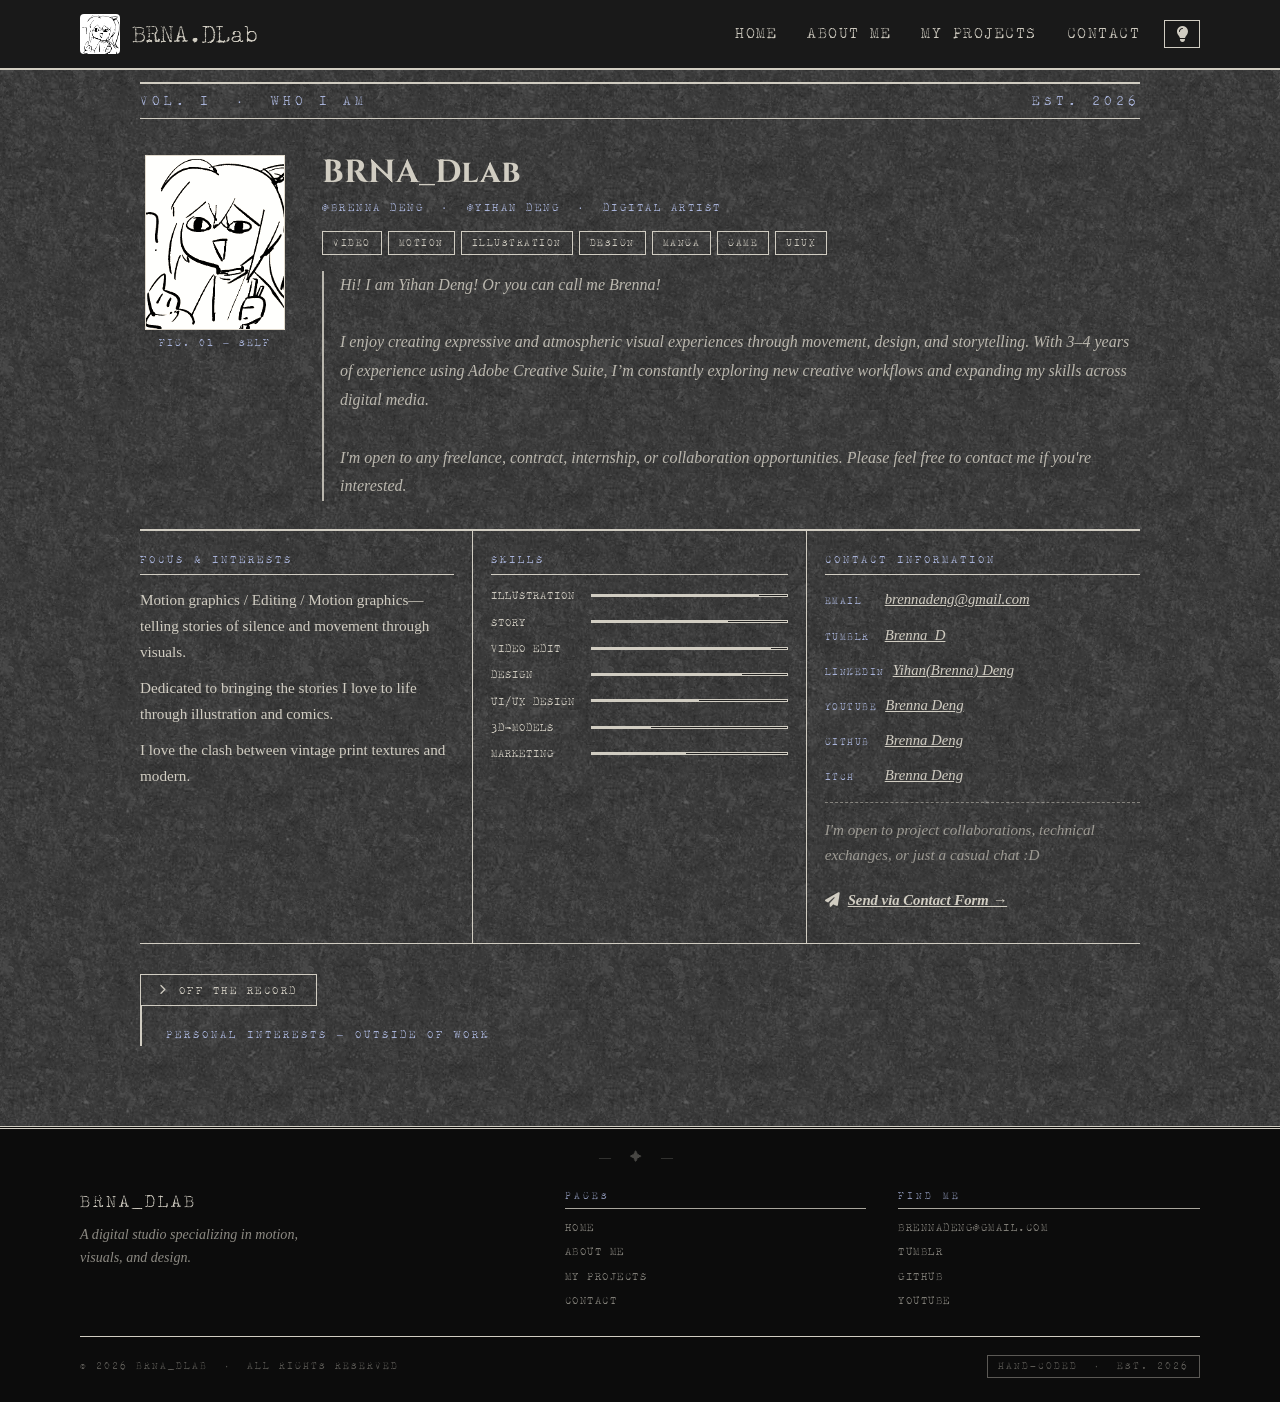
==== commit af50e1c2: "Update about.html" ====
--- a/about.html
+++ b/about.html
@@ -47,8 +47,8 @@
                     </div>
                     <blockquote class="about-bio">
                         Hi! I am Yihan Deng! Or you can call me Brenna!<br><br>
-                        I am a visual storyteller who operates at the junction of motion and illustration. My core expertise lies in 2D animation and graphic design, backed by over 3-4 years of experience in professional video editing using the Adobe Creative Suite.<br><br>
-                        Currently, my creative laboratory is expanding: I am bridging the gap between static art and dynamic environments by exploring 3D assets and Unity-based interactive systems. I strive to create experiences that are not just seen, but felt—transforming "randomness" into structured visual narratives.
+                        I enjoy creating expressive and atmospheric visual experiences through movement, design, and storytelling. With 3–4 years of experience using Adobe Creative Suite, I’m constantly exploring new creative workflows and expanding my skills across digital media.<br><br>
+                        I'm open to any freelance, contract, internship, or collaboration opportunities. Please feel free to contact me if you're interested.
                         
                     </blockquote>
                 </div>
--- a/style.css
+++ b/style.css
@@ -77,7 +77,7 @@
     font-size: 1.15rem;
     line-height: 1.7;
     transition: background-color 0.3s, color 0.3s;
-    background-image: url('../assets/images/background/white-plaster.png');
+    background-image: url('assets/images/background/white-plaster.png');
     overflow-x: hidden;
 
     display: flex;
